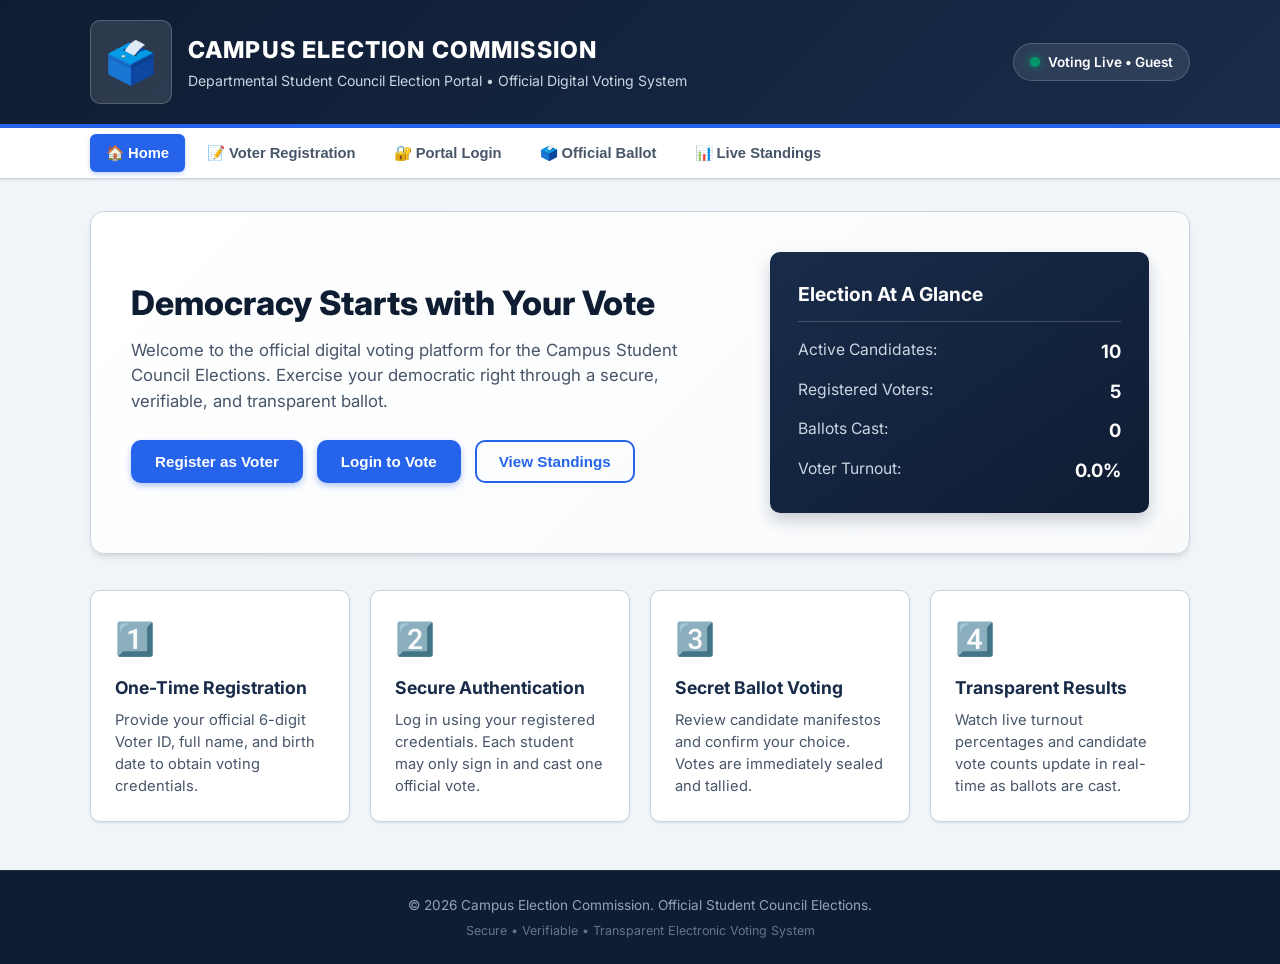
==== web/index.html @ ca47123d "Initial commit: Online Voting System (Phases 1, 2, and 3)" ====
<!DOCTYPE html>
<html lang="en">
<head>
  <meta charset="UTF-8" />
  <meta name="viewport" content="width=device-width, initial-scale=1.0" />
  <title>Campus Election Commission | Online Voting System</title>
  <link rel="stylesheet" href="style.css" />
  <!-- Google Fonts for crisp human typography -->
  <link rel="preconnect" href="https://fonts.googleapis.com" />
  <link rel="preconnect" href="https://fonts.gstatic.com" crossorigin />
  <link href="https://fonts.googleapis.com/css2?family=Inter:wght@400;500;600;700;800&display=swap" rel="stylesheet" />
</head>
<body>
  <!-- Top Official Header -->
  <header class="official-header">
    <div class="header-inner container">
      <div class="branding">
        <div class="seal-icon">🗳️</div>
        <div>
          <h1 class="portal-title">CAMPUS ELECTION COMMISSION</h1>
          <p class="portal-subtitle">Departmental Student Council Election Portal &bull; Official Digital Voting System</p>
        </div>
      </div>
      <div class="session-badge" id="sessionBadge">
        <span class="status-indicator live"></span>
        <span id="sessionStatusText">Voting Live &bull; Guest</span>
      </div>
    </div>
  </header>

  <!-- Navigation Bar -->
  <nav class="main-nav">
    <div class="nav-inner container">
      <ul class="nav-links">
        <li><button class="nav-btn active" data-target="homeView">🏠 Home</button></li>
        <li><button class="nav-btn" data-target="registerView" id="navRegisterBtn">📝 Voter Registration</button></li>
        <li><button class="nav-btn" data-target="loginView" id="navLoginBtn">🔐 Portal Login</button></li>
        <li><button class="nav-btn" data-target="ballotView" id="navBallotBtn">🗳️ Official Ballot</button></li>
        <li><button class="nav-btn" data-target="resultsView" id="navResultsBtn">📊 Live Standings</button></li>
        <li><button class="nav-btn admin-only" data-target="adminView" id="navAdminBtn" style="display:none;">⚙️ Admin Console</button></li>
      </ul>
      <div class="nav-actions">
        <button id="logoutBtn" class="btn-logout" style="display: none;">Logout</button>
      </div>
    </div>
  </nav>

  <!-- Main Content Container -->
  <main class="main-content container">

    <!-- Global Alert Banner -->
    <div id="globalNotification" class="alert-box" style="display: none;"></div>

    <!-- 1. HOME VIEW -->
    <section id="homeView" class="view-panel active">
      <div class="hero-banner">
        <div class="hero-text">
          <h2>Democracy Starts with Your Vote</h2>
          <p>Welcome to the official digital voting platform for the Campus Student Council Elections. Exercise your democratic right through a secure, verifiable, and transparent ballot.</p>
          <div class="hero-cta">
            <button class="btn-primary" onclick="switchView('registerView')">Register as Voter</button>
            <button class="btn-primary" onclick="switchView('loginView')">Login to Vote</button>
            <button class="btn-outline" onclick="switchView('resultsView')">View Standings</button>
          </div>
        </div>
        <div class="hero-card">
          <h3>Election At A Glance</h3>
          <ul class="stat-list">
            <li><span class="stat-label">Active Candidates:</span> <strong id="statCandidateCount">10</strong></li>
            <li><span class="stat-label">Registered Voters:</span> <strong id="statVoterCount">0</strong></li>
            <li><span class="stat-label">Ballots Cast:</span> <strong id="statBallotCount">0</strong></li>
            <li><span class="stat-label">Voter Turnout:</span> <strong id="statTurnout">0.0%</strong></li>
          </ul>
        </div>
      </div>

      <div class="guidelines-grid">
        <div class="guide-card">
          <div class="guide-icon">1️⃣</div>
          <h4>One-Time Registration</h4>
          <p>Provide your official 6-digit Voter ID, full name, and birth date to obtain voting credentials.</p>
        </div>
        <div class="guide-card">
          <div class="guide-icon">2️⃣</div>
          <h4>Secure Authentication</h4>
          <p>Log in using your registered credentials. Each student may only sign in and cast one official vote.</p>
        </div>
        <div class="guide-card">
          <div class="guide-icon">3️⃣</div>
          <h4>Secret Ballot Voting</h4>
          <p>Review candidate manifestos and confirm your choice. Votes are immediately sealed and tallied.</p>
        </div>
        <div class="guide-card">
          <div class="guide-icon">4️⃣</div>
          <h4>Transparent Results</h4>
          <p>Watch live turnout percentages and candidate vote counts update in real-time as ballots are cast.</p>
        </div>
      </div>
    </section>

    <!-- 2. REGISTRATION VIEW -->
    <section id="registerView" class="view-panel">
      <div class="form-container">
        <div class="form-header">
          <h2>Voter Registration Form</h2>
          <p>Please enter your academic details to enroll in the digital electoral roll.</p>
        </div>

        <form id="voterRegistrationForm" novalidate>
          <div class="form-group">
            <label for="regFullName">Full Legal Name <span class="required">*</span></label>
            <input type="text" id="regFullName" name="fullName" placeholder="e.g. Rahul Sharma" required />
            <small class="field-hint">Must match your college student ID card.</small>
          </div>

          <div class="form-group">
            <label for="regVoterId">Voter ID (Strict 6 Digits) <span class="required">*</span></label>
            <input 
              type="text" 
              id="regVoterId" 
              name="voterId" 
              placeholder="e.g. 101001" 
              maxlength="6" 
              inputmode="numeric" 
              autocomplete="off"
              required 
            />
            <small class="field-hint">Only numbers allowed (0-9). Exactly 6 digits. Alphabets and symbols are blocked.</small>
          </div>

          <div class="form-group">
            <label for="regDob">Date of Birth <span class="required">*</span></label>
            <input type="date" id="regDob" name="dob" required />
            <small class="field-hint">Select your birth date from the interactive calendar.</small>
          </div>

          <div class="form-group">
            <label for="regPassword">Account Password <span class="required">*</span></label>
            <input type="password" id="regPassword" name="password" placeholder="Choose a secure password" minlength="4" required />
            <small class="field-hint">Minimum 4 characters.</small>
          </div>

          <div class="form-group">
            <label for="regConfirmPassword">Confirm Password <span class="required">*</span></label>
            <input type="password" id="regConfirmPassword" name="confirmPassword" placeholder="Re-enter password" required />
          </div>

          <div class="form-actions">
            <button type="submit" class="btn-primary btn-block" id="btnSubmitRegistration">Complete Registration</button>
          </div>
        </form>

        <div class="form-footer">
          <p>Already registered? <a href="#" onclick="switchView('loginView')">Sign in here to vote</a>.</p>
        </div>
      </div>
    </section>

    <!-- 3. LOGIN VIEW -->
    <section id="loginView" class="view-panel">
      <div class="form-container">
        <div class="form-header">
          <h2>Secure Portal Login</h2>
          <p>Access your voting ballot or administrative management console.</p>
        </div>

        <form id="portalLoginForm" novalidate>
          <div class="form-group">
            <label for="loginRole">Account Type <span class="required">*</span></label>
            <select id="loginRole" name="role">
              <option value="voter" selected>Voter / Student</option>
              <option value="admin">Election Administrator</option>
            </select>
          </div>

          <div class="form-group">
            <label for="loginUserId" id="loginUserIdLabel">Voter ID (6 Digits) <span class="required">*</span></label>
            <input 
              type="text" 
              id="loginUserId" 
              name="userId" 
              placeholder="Enter your 6-digit Voter ID" 
              required 
            />
            <small class="field-hint" id="loginUserIdHint">Enter the 6-digit numeric ID generated during registration.</small>
          </div>

          <div class="form-group">
            <label for="loginPassword">Password <span class="required">*</span></label>
            <input type="password" id="loginPassword" name="password" placeholder="Enter your password" required />
          </div>

          <div class="form-actions">
            <button type="submit" class="btn-primary btn-block" id="btnSubmitLogin">Sign In & Proceed</button>
          </div>
        </form>

        <div class="form-footer">
          <p>Need a voting account? <a href="#" onclick="switchView('registerView')">Register as a new voter</a>.</p>
        </div>
      </div>
    </section>

    <!-- 4. OFFICIAL BALLOT VIEW -->
    <section id="ballotView" class="view-panel">
      <div class="ballot-header">
        <div>
          <h2>Official Election Ballot Paper</h2>
          <p>Select your preferred candidate and click <strong>Vote</strong> to cast your sealed ballot.</p>
        </div>
        <div class="voter-status-card" id="ballotVoterStatus">
          <span>Voter Status:</span> <strong id="ballotStatusBadge" class="badge badge-warning">Not Signed In</strong>
        </div>
      </div>

      <!-- Voted Already Warning Banner -->
      <div id="alreadyVotedBanner" class="alert-box alert-success" style="display: none;">
        <strong>Notice:</strong> Your vote has already been successfully recorded in the ballot box. Under election bylaws, you cannot vote more than once.
      </div>

      <div class="candidate-grid" id="candidateListContainer">
        <!-- Rendered dynamically by app.js -->
      </div>
    </section>

    <!-- 5. LIVE RESULTS VIEW -->
    <section id="resultsView" class="view-panel">
      <div class="results-header">
        <div>
          <h2>Live Election Standings & Analytics</h2>
          <p>Real-time calculation of votes cast, candidate shares, and leading contender.</p>
        </div>
        <button class="btn-secondary" onclick="renderLiveResults()">🔄 Refresh Standings</button>
      </div>

      <div class="results-summary-row">
        <div class="metric-card">
          <div class="metric-value" id="summaryTotalVotes">0</div>
          <div class="metric-label">Total Votes Cast</div>
        </div>
        <div class="metric-card">
          <div class="metric-value" id="summaryRegisteredVoters">0</div>
          <div class="metric-label">Registered Electorate</div>
        </div>
        <div class="metric-card">
          <div class="metric-value" id="summaryTurnoutRate">0.0%</div>
          <div class="metric-label">Voter Turnout</div>
        </div>
        <div class="metric-card leader-card">
          <div class="metric-value highlight" id="summaryLeaderName">None</div>
          <div class="metric-label">Current Leader</div>
        </div>
      </div>

      <div class="results-table-container">
        <table class="results-table">
          <thead>
            <tr>
              <th>Candidate</th>
              <th>Affiliation / Party</th>
              <th>Votes Received</th>
              <th>Vote Percentage</th>
              <th>Standing</th>
            </tr>
          </thead>
          <tbody id="resultsTableBody">
            <!-- Populated via JavaScript -->
          </tbody>
        </table>
      </div>
    </section>

    <!-- 6. ADMIN CONSOLE VIEW -->
    <section id="adminView" class="view-panel">
      <div class="admin-header">
        <div>
          <h2>Election Commission Administration</h2>
          <p>Manage candidate nominations, inspect voter participation, and oversee election operations.</p>
        </div>
        <div class="admin-badge">Officer Mode</div>
      </div>

      <div class="admin-grid">
        <!-- Candidate Nomination Form -->
        <div class="admin-card">
          <h3>Nominate New Candidate</h3>
          <p class="card-caption">Add an approved student candidate to the official ballot paper.</p>
          <form id="addCandidateForm">
            <div class="form-group">
              <label for="newCandidateName">Candidate Full Name <span class="required">*</span></label>
              <input type="text" id="newCandidateName" placeholder="e.g. Priya Nair" required />
            </div>
            <div class="form-group">
              <label for="newCandidateParty">Party / Council Slate <span class="required">*</span></label>
              <input type="text" id="newCandidateParty" placeholder="e.g. Tech Pioneers / Council" required />
            </div>
            <div class="form-group">
              <label for="newCandidateSymbol">Election Symbol Emoji <span class="required">*</span></label>
              <input type="text" id="newCandidateSymbol" placeholder="e.g. 🚀, 📚, ⚡" maxlength="2" required />
            </div>
            <button type="submit" class="btn-primary btn-block">Add to Official Ballot</button>
          </form>
        </div>

        <!-- System Controls -->
        <div class="admin-card">
          <h3>Electoral Registry Controls</h3>
          <p class="card-caption">Perform administrative maintenance on votes and candidate slates.</p>
          <div class="admin-actions">
            <button class="btn-secondary btn-block" onclick="exportDataAsJSON()">📥 Export Complete Election Data (JSON)</button>
            <button class="btn-danger btn-block" onclick="resetElectionVotes()">⚠️ Reset All Ballot Tallies</button>
          </div>
          <div class="admin-notice">
            <p><strong>Administrative Notice:</strong> Official control panel for managing candidate nominees and overseeing ballot integrity.</p>
          </div>
        </div>
      </div>

      <!-- Voter Audit Table -->
      <div class="voter-audit-card">
        <h3>Voter Roster & Participation Audit</h3>
        <p class="card-caption">Inspect voter registration status and whether a ballot has been cast (voter anonymity preserved: vote choice is secret).</p>
        <div class="table-responsive">
          <table class="results-table">
            <thead>
              <tr>
                <th>Voter ID</th>
                <th>Full Name</th>
                <th>Date of Birth</th>
                <th>Ballot Status</th>
                <th>Actions</th>
              </tr>
            </thead>
            <tbody id="adminVoterTableBody">
              <!-- Rendered via JS -->
            </tbody>
          </table>
        </div>
      </div>
    </section>

  </main>

  <!-- CONFIRM VOTE MODAL -->
  <div id="voteConfirmModal" class="modal-overlay" style="display: none;">
    <div class="modal-box">
      <div class="modal-header">
        <h3>Confirm Your Vote</h3>
        <button class="close-modal-btn" onclick="closeConfirmModal()">&times;</button>
      </div>
      <div class="modal-body">
        <p>You are about to cast your official and final vote for:</p>
        <div class="candidate-summary-badge" id="modalCandidateBadge">
          <span class="badge-symbol" id="modalCandidateSymbol">🗳️</span>
          <div>
            <h4 id="modalCandidateName">Candidate Name</h4>
            <p id="modalCandidateParty">Affiliation / Party</p>
          </div>
        </div>
        <p class="warning-text">⚠️ <strong>Important:</strong> Under election guidelines, your vote cannot be changed or recalled once submitted.</p>
      </div>
      <div class="modal-footer">
        <button class="btn-secondary" onclick="closeConfirmModal()">Go Back</button>
        <button class="btn-primary" id="btnConfirmVoteAction">Yes, Cast My Vote</button>
      </div>
    </div>
  </div>

  <!-- Footer -->
  <footer class="official-footer">
    <div class="container footer-content">
      <p>&copy; 2026 Campus Election Commission. Official Student Council Elections.</p>
      <p class="footer-subtext">Secure &bull; Verifiable &bull; Transparent Electronic Voting System</p>
    </div>
  </footer>

  <script src="app.js"></script>
</body>
</html>
---- web/style.css ----
/* ==========================================================================
   Campus Election Commission - Online Voting System Web Portal
   Theme: College Electoral Commission (Navy, Royal Blue, Emerald Green)
   Author: MCA Academic Student Project (Phase 3)
   ========================================================================== */

:root {
  --primary-navy: #182b49;
  --primary-navy-dark: #0f1d33;
  --accent-blue: #2563eb;
  --accent-blue-hover: #1d4ed8;
  --accent-blue-light: #eff6ff;
  --success-green: #059669;
  --success-green-hover: #047857;
  --success-green-light: #ecfdf5;
  --danger-red: #dc2626;
  --danger-red-hover: #b91c1c;
  --warning-amber: #d97706;
  
  --bg-slate: #f1f5f9;
  --surface-white: #ffffff;
  --border-color: #cbd5e1;
  --border-focus: #2563eb;
  
  --text-main: #0f172a;
  --text-muted: #475569;
  --text-light: #94a3b8;
  
  --font-family: 'Inter', -apple-system, BlinkMacSystemFont, "Segoe UI", Roboto, sans-serif;
  --radius-sm: 6px;
  --radius-md: 10px;
  --radius-lg: 14px;
  --shadow-subtle: 0 1px 3px rgba(0, 0, 0, 0.08), 0 1px 2px rgba(0, 0, 0, 0.04);
  --shadow-card: 0 4px 6px -1px rgba(0, 0, 0, 0.1), 0 2px 4px -2px rgba(0, 0, 0, 0.06);
  --shadow-hover: 0 10px 15px -3px rgba(0, 0, 0, 0.12), 0 4px 6px -4px rgba(0, 0, 0, 0.08);
}

/* Base Reset & Typography */
* {
  box-sizing: border-box;
  margin: 0;
  padding: 0;
}

body {
  font-family: var(--font-family);
  background-color: var(--bg-slate);
  color: var(--text-main);
  line-height: 1.5;
  min-height: 100vh;
  display: flex;
  flex-direction: column;
}

.container {
  width: 100%;
  max-width: 1140px;
  margin: 0 auto;
  padding: 0 20px;
}

/* --------------------------------------------------------------------------
   Header
   -------------------------------------------------------------------------- */
.official-header {
  background: linear-gradient(135deg, var(--primary-navy-dark) 0%, var(--primary-navy) 100%);
  color: #ffffff;
  padding: 20px 0;
  border-bottom: 4px solid var(--accent-blue);
  box-shadow: 0 4px 12px rgba(15, 29, 51, 0.25);
}

.header-inner {
  display: flex;
  align-items: center;
  justify-content: space-between;
  flex-wrap: wrap;
  gap: 16px;
}

.branding {
  display: flex;
  align-items: center;
  gap: 16px;
}

.seal-icon {
  font-size: 2.6rem;
  background: rgba(255, 255, 255, 0.12);
  padding: 10px 14px;
  border-radius: var(--radius-md);
  border: 1px solid rgba(255, 255, 255, 0.2);
}

.portal-title {
  font-size: 1.45rem;
  font-weight: 800;
  letter-spacing: 0.05em;
  color: #ffffff;
}

.portal-subtitle {
  font-size: 0.88rem;
  color: #cbd5e1;
  margin-top: 2px;
}

.session-badge {
  display: flex;
  align-items: center;
  gap: 8px;
  background: rgba(255, 255, 255, 0.1);
  padding: 8px 16px;
  border-radius: 9999px;
  font-size: 0.85rem;
  font-weight: 600;
  border: 1px solid rgba(255, 255, 255, 0.18);
}

.status-indicator {
  width: 10px;
  height: 10px;
  border-radius: 50%;
  background: var(--success-green);
  box-shadow: 0 0 8px var(--success-green);
}

/* --------------------------------------------------------------------------
   Navigation Bar
   -------------------------------------------------------------------------- */
.main-nav {
  background-color: var(--surface-white);
  border-bottom: 1px solid var(--border-color);
  box-shadow: var(--shadow-subtle);
  position: sticky;
  top: 0;
  z-index: 50;
}

.nav-inner {
  display: flex;
  align-items: center;
  justify-content: space-between;
  padding-top: 6px;
  padding-bottom: 6px;
  flex-wrap: wrap;
  gap: 10px;
}

.nav-links {
  display: flex;
  list-style: none;
  gap: 6px;
  flex-wrap: wrap;
}

.nav-btn {
  background: none;
  border: none;
  padding: 10px 16px;
  font-size: 0.92rem;
  font-weight: 600;
  color: var(--text-muted);
  border-radius: var(--radius-sm);
  cursor: pointer;
  transition: all 0.2s ease;
  display: inline-flex;
  align-items: center;
  gap: 6px;
}

.nav-btn:hover {
  background-color: var(--accent-blue-light);
  color: var(--accent-blue);
}

.nav-btn.active {
  background-color: var(--accent-blue);
  color: #ffffff !important;
  box-shadow: 0 2px 4px rgba(37, 99, 235, 0.3);
}

.nav-actions {
  display: flex;
  align-items: center;
  gap: 10px;
}

.btn-secondary-action {
  background: #f8fafc;
  border: 1px solid var(--border-color);
  color: var(--text-main);
  padding: 8px 14px;
  border-radius: var(--radius-sm);
  font-size: 0.85rem;
  font-weight: 600;
  cursor: pointer;
  transition: background 0.2s;
}

.btn-secondary-action:hover {
  background: #e2e8f0;
}

.btn-logout {
  background-color: var(--danger-red);
  color: #ffffff;
  border: none;
  padding: 8px 16px;
  border-radius: var(--radius-sm);
  font-weight: 600;
  font-size: 0.85rem;
  cursor: pointer;
}

.btn-logout:hover {
  background-color: var(--danger-red-hover);
}

/* --------------------------------------------------------------------------
   Buttons - Explicit, High Contrast, Prominent
   -------------------------------------------------------------------------- */
.btn-primary {
  background-color: var(--accent-blue);
  color: #ffffff !important;
  font-weight: 700;
  font-size: 0.95rem;
  padding: 12px 24px;
  border: none;
  border-radius: var(--radius-md);
  cursor: pointer;
  box-shadow: 0 3px 6px rgba(37, 99, 235, 0.35);
  transition: all 0.2s ease;
  display: inline-flex;
  align-items: center;
  justify-content: center;
  text-decoration: none;
}

.btn-primary:hover {
  background-color: var(--accent-blue-hover);
  box-shadow: 0 6px 12px rgba(37, 99, 235, 0.45);
  transform: translateY(-1px);
}

.btn-primary:active {
  transform: translateY(0);
}

.btn-secondary {
  background-color: #e2e8f0;
  color: var(--text-main);
  font-weight: 600;
  font-size: 0.95rem;
  padding: 12px 22px;
  border: 1px solid var(--border-color);
  border-radius: var(--radius-md);
  cursor: pointer;
  transition: background 0.2s;
}

.btn-secondary:hover {
  background-color: #cbd5e1;
}

.btn-outline {
  background-color: transparent;
  color: var(--accent-blue);
  font-weight: 700;
  font-size: 0.95rem;
  padding: 11px 22px;
  border: 2px solid var(--accent-blue);
  border-radius: var(--radius-md);
  cursor: pointer;
  transition: all 0.2s;
}

.btn-outline:hover {
  background-color: var(--accent-blue-light);
}

.btn-danger {
  background-color: var(--danger-red);
  color: #ffffff !important;
  font-weight: 700;
  font-size: 0.95rem;
  padding: 12px 22px;
  border: none;
  border-radius: var(--radius-md);
  cursor: pointer;
  transition: background 0.2s;
}

.btn-danger:hover {
  background-color: var(--danger-red-hover);
}

.btn-vote {
  background-color: var(--success-green);
  color: #ffffff !important;
  font-weight: 700;
  font-size: 1rem;
  padding: 12px 20px;
  border: none;
  border-radius: var(--radius-md);
  cursor: pointer;
  box-shadow: 0 3px 6px rgba(5, 150, 105, 0.35);
  transition: all 0.2s;
  width: 100%;
}

.btn-vote:hover {
  background-color: var(--success-green-hover);
  box-shadow: 0 6px 12px rgba(5, 150, 105, 0.45);
}

.btn-vote:disabled {
  background-color: #94a3b8;
  box-shadow: none;
  cursor: not-allowed;
}

.btn-block {
  width: 100%;
}

/* --------------------------------------------------------------------------
   Main Content Layout & Views
   -------------------------------------------------------------------------- */
.main-content {
  flex: 1;
  padding-top: 32px;
  padding-bottom: 48px;
}

.view-panel {
  display: none;
}

.view-panel.active {
  display: block;
  animation: fadeIn 0.25s ease-in-out;
}

@keyframes fadeIn {
  from { opacity: 0; transform: translateY(6px); }
  to { opacity: 1; transform: translateY(0); }
}

/* --------------------------------------------------------------------------
   Alerts & Notifications
   -------------------------------------------------------------------------- */
.alert-box {
  padding: 14px 20px;
  border-radius: var(--radius-md);
  margin-bottom: 24px;
  font-size: 0.95rem;
  font-weight: 500;
  display: flex;
  align-items: center;
  gap: 12px;
  border: 1px solid transparent;
}

.alert-success {
  background-color: var(--success-green-light);
  color: #065f46;
  border-color: #a7f3d0;
}

.alert-error {
  background-color: #fef2f2;
  color: #991b1b;
  border-color: #fecaca;
}

.alert-info {
  background-color: var(--accent-blue-light);
  color: #1e40af;
  border-color: #bfdbfe;
}

/* --------------------------------------------------------------------------
   Hero Section & Home View
   -------------------------------------------------------------------------- */
.hero-banner {
  background: linear-gradient(135deg, #ffffff 0%, #f8fafc 100%);
  border-radius: var(--radius-lg);
  padding: 40px;
  border: 1px solid var(--border-color);
  box-shadow: var(--shadow-card);
  display: grid;
  grid-template-columns: 1.6fr 1fr;
  gap: 32px;
  align-items: center;
  margin-bottom: 36px;
}

.hero-text h2 {
  font-size: 2.1rem;
  font-weight: 800;
  color: var(--primary-navy-dark);
  line-height: 1.25;
  margin-bottom: 14px;
}

.hero-text p {
  color: var(--text-muted);
  font-size: 1.05rem;
  margin-bottom: 26px;
}

.hero-cta {
  display: flex;
  gap: 14px;
  flex-wrap: wrap;
}

.hero-card {
  background: linear-gradient(145deg, var(--primary-navy) 0%, var(--primary-navy-dark) 100%);
  color: #ffffff;
  padding: 28px;
  border-radius: var(--radius-md);
  box-shadow: 0 8px 16px rgba(15, 29, 51, 0.2);
}

.hero-card h3 {
  font-size: 1.2rem;
  border-bottom: 1px solid rgba(255, 255, 255, 0.2);
  padding-bottom: 12px;
  margin-bottom: 16px;
}

.stat-list {
  list-style: none;
  display: flex;
  flex-direction: column;
  gap: 12px;
}

.stat-list li {
  display: flex;
  justify-content: space-between;
  font-size: 0.98rem;
}

.stat-label {
  color: #cbd5e1;
}

.stat-list strong {
  font-size: 1.15rem;
  color: #ffffff;
}

.guidelines-grid {
  display: grid;
  grid-template-columns: repeat(auto-fit, minmax(240px, 1fr));
  gap: 20px;
}

.guide-card {
  background: var(--surface-white);
  padding: 24px;
  border-radius: var(--radius-md);
  border: 1px solid var(--border-color);
  box-shadow: var(--shadow-subtle);
  transition: transform 0.2s, box-shadow 0.2s;
}

.guide-card:hover {
  transform: translateY(-3px);
  box-shadow: var(--shadow-hover);
}

.guide-icon {
  font-size: 2rem;
  margin-bottom: 12px;
}

.guide-card h4 {
  font-size: 1.1rem;
  font-weight: 700;
  color: var(--primary-navy);
  margin-bottom: 8px;
}

.guide-card p {
  color: var(--text-muted);
  font-size: 0.92rem;
  line-height: 1.5;
}

/* --------------------------------------------------------------------------
   Form Containers (Registration & Login)
   -------------------------------------------------------------------------- */
.form-container {
  max-width: 520px;
  margin: 0 auto;
  background: var(--surface-white);
  padding: 36px 40px;
  border-radius: var(--radius-lg);
  border: 1px solid var(--border-color);
  box-shadow: var(--shadow-card);
}

.form-header {
  text-align: center;
  margin-bottom: 28px;
}

.form-header h2 {
  font-size: 1.7rem;
  font-weight: 800;
  color: var(--primary-navy);
  margin-bottom: 6px;
}

.form-header p {
  color: var(--text-muted);
  font-size: 0.92rem;
}

.form-group {
  margin-bottom: 20px;
}

.form-group label {
  display: block;
  font-size: 0.9rem;
  font-weight: 600;
  color: var(--text-main);
  margin-bottom: 6px;
}

.required {
  color: var(--danger-red);
}

.form-group input,
.form-group select {
  width: 100%;
  padding: 12px 14px;
  font-size: 0.98rem;
  font-family: inherit;
  border: 1.5px solid var(--border-color);
  border-radius: var(--radius-sm);
  background-color: #ffffff;
  color: var(--text-main);
  transition: border-color 0.2s, box-shadow 0.2s;
}

.form-group input:focus,
.form-group select:focus {
  outline: none;
  border-color: var(--border-focus);
  box-shadow: 0 0 0 3px rgba(37, 99, 235, 0.18);
}

.field-hint {
  display: block;
  font-size: 0.8rem;
  color: var(--text-muted);
  margin-top: 5px;
}

.form-actions {
  margin-top: 26px;
}

.form-footer {
  text-align: center;
  margin-top: 22px;
  font-size: 0.9rem;
  color: var(--text-muted);
}

.form-footer a {
  color: var(--accent-blue);
  text-decoration: none;
  font-weight: 600;
}

.form-footer a:hover {
  text-decoration: underline;
}

/* --------------------------------------------------------------------------
   Official Ballot View
   -------------------------------------------------------------------------- */
.ballot-header {
  display: flex;
  justify-content: space-between;
  align-items: center;
  flex-wrap: wrap;
  gap: 16px;
  margin-bottom: 24px;
}

.ballot-header h2 {
  font-size: 1.8rem;
  font-weight: 800;
  color: var(--primary-navy);
}

.ballot-header p {
  color: var(--text-muted);
  font-size: 0.95rem;
}

.voter-status-card {
  background: var(--surface-white);
  padding: 10px 18px;
  border-radius: var(--radius-md);
  border: 1px solid var(--border-color);
  font-size: 0.9rem;
  display: flex;
  align-items: center;
  gap: 8px;
}

.badge {
  display: inline-block;
  padding: 4px 10px;
  border-radius: 9999px;
  font-size: 0.8rem;
  font-weight: 700;
}

.badge-warning {
  background-color: #fef3c7;
  color: #92400e;
}

.badge-success {
  background-color: #d1fae5;
  color: #065f46;
}

.badge-danger {
  background-color: #fee2e2;
  color: #991b1b;
}

.candidate-grid {
  display: grid;
  grid-template-columns: repeat(auto-fill, minmax(320px, 1fr));
  gap: 24px;
}

.candidate-card {
  background: var(--surface-white);
  border-radius: var(--radius-lg);
  border: 1.5px solid var(--border-color);
  box-shadow: var(--shadow-card);
  padding: 24px;
  display: flex;
  flex-direction: column;
  justify-content: space-between;
  transition: transform 0.2s, box-shadow 0.2s;
}

.candidate-card:hover {
  transform: translateY(-4px);
  box-shadow: var(--shadow-hover);
  border-color: #93c5fd;
}

.candidate-header {
  display: flex;
  align-items: center;
  gap: 16px;
  margin-bottom: 16px;
}

.candidate-symbol-box {
  width: 60px;
  height: 60px;
  border-radius: var(--radius-md);
  background: var(--accent-blue-light);
  display: flex;
  align-items: center;
  justify-content: center;
  font-size: 2rem;
  border: 1px solid #bfdbfe;
}

.candidate-info h3 {
  font-size: 1.25rem;
  font-weight: 700;
  color: var(--primary-navy);
}

.candidate-party {
  font-size: 0.88rem;
  color: var(--accent-blue);
  font-weight: 600;
}

.candidate-manifesto {
  color: var(--text-muted);
  font-size: 0.92rem;
  margin-bottom: 22px;
  line-height: 1.45;
  flex: 1;
}

/* --------------------------------------------------------------------------
   Live Results & Analytics View
   -------------------------------------------------------------------------- */
.results-header {
  display: flex;
  justify-content: space-between;
  align-items: center;
  flex-wrap: wrap;
  gap: 16px;
  margin-bottom: 24px;
}

.results-header h2 {
  font-size: 1.8rem;
  font-weight: 800;
  color: var(--primary-navy);
}

.results-header p {
  color: var(--text-muted);
}

.results-summary-row {
  display: grid;
  grid-template-columns: repeat(auto-fit, minmax(200px, 1fr));
  gap: 20px;
  margin-bottom: 30px;
}

.metric-card {
  background: var(--surface-white);
  padding: 22px;
  border-radius: var(--radius-md);
  border: 1px solid var(--border-color);
  box-shadow: var(--shadow-subtle);
  text-align: center;
}

.metric-card.leader-card {
  border-color: #93c5fd;
  background: linear-gradient(145deg, #ffffff 0%, #eff6ff 100%);
}

.metric-value {
  font-size: 2.2rem;
  font-weight: 800;
  color: var(--primary-navy);
  margin-bottom: 4px;
}

.metric-value.highlight {
  color: var(--accent-blue);
}

.metric-label {
  font-size: 0.85rem;
  font-weight: 600;
  color: var(--text-muted);
  text-transform: uppercase;
  letter-spacing: 0.05em;
}

.results-table-container {
  background: var(--surface-white);
  border-radius: var(--radius-lg);
  border: 1px solid var(--border-color);
  box-shadow: var(--shadow-card);
  overflow: hidden;
}

.results-table {
  width: 100%;
  border-collapse: collapse;
  text-align: left;
}

.results-table th {
  background: #f8fafc;
  color: var(--text-muted);
  font-weight: 700;
  font-size: 0.85rem;
  text-transform: uppercase;
  letter-spacing: 0.05em;
  padding: 16px 20px;
  border-bottom: 1.5px solid var(--border-color);
}

.results-table td {
  padding: 16px 20px;
  border-bottom: 1px solid var(--border-color);
  font-size: 0.95rem;
  vertical-align: middle;
}

.results-table tr:last-child td {
  border-bottom: none;
}

.progress-track {
  width: 100%;
  background: #e2e8f0;
  height: 12px;
  border-radius: 9999px;
  overflow: hidden;
  margin-top: 6px;
}

.progress-bar {
  background: linear-gradient(90deg, var(--accent-blue) 0%, #3b82f6 100%);
  height: 100%;
  border-radius: 9999px;
  transition: width 0.5s ease;
}

.progress-bar.leader-bar {
  background: linear-gradient(90deg, var(--success-green) 0%, #10b981 100%);
}

/* --------------------------------------------------------------------------
   Admin Console
   -------------------------------------------------------------------------- */
.admin-header {
  display: flex;
  justify-content: space-between;
  align-items: center;
  margin-bottom: 28px;
}

.admin-header h2 {
  font-size: 1.8rem;
  font-weight: 800;
  color: var(--primary-navy);
}

.admin-badge {
  background: var(--primary-navy);
  color: #ffffff;
  padding: 6px 14px;
  border-radius: var(--radius-sm);
  font-size: 0.82rem;
  font-weight: 700;
  letter-spacing: 0.05em;
  text-transform: uppercase;
}

.admin-grid {
  display: grid;
  grid-template-columns: repeat(auto-fit, minmax(360px, 1fr));
  gap: 24px;
  margin-bottom: 32px;
}

.admin-card {
  background: var(--surface-white);
  padding: 28px;
  border-radius: var(--radius-lg);
  border: 1px solid var(--border-color);
  box-shadow: var(--shadow-card);
}

.admin-card h3 {
  font-size: 1.3rem;
  color: var(--primary-navy);
  margin-bottom: 4px;
}

.card-caption {
  font-size: 0.88rem;
  color: var(--text-muted);
  margin-bottom: 20px;
}

.admin-actions {
  display: flex;
  flex-direction: column;
  gap: 12px;
  margin-bottom: 16px;
}

.admin-notice {
  background: #f8fafc;
  padding: 12px;
  border-radius: var(--radius-sm);
  font-size: 0.82rem;
  color: var(--text-muted);
  border-left: 3px solid var(--accent-blue);
}

.voter-audit-card {
  background: var(--surface-white);
  padding: 28px;
  border-radius: var(--radius-lg);
  border: 1px solid var(--border-color);
  box-shadow: var(--shadow-card);
}

.table-responsive {
  overflow-x: auto;
}

/* --------------------------------------------------------------------------
   Modals
   -------------------------------------------------------------------------- */
.modal-overlay {
  position: fixed;
  top: 0;
  left: 0;
  right: 0;
  bottom: 0;
  background: rgba(15, 23, 42, 0.65);
  backdrop-filter: blur(4px);
  display: flex;
  align-items: center;
  justify-content: center;
  z-index: 100;
  padding: 20px;
}

.modal-box {
  background: var(--surface-white);
  border-radius: var(--radius-lg);
  max-width: 480px;
  width: 100%;
  box-shadow: 0 20px 25px -5px rgba(0, 0, 0, 0.25);
  overflow: hidden;
  animation: modalPop 0.2s ease-out;
}

.modal-box.modal-wide {
  max-width: 720px;
}

@keyframes modalPop {
  from { transform: scale(0.95); opacity: 0; }
  to { transform: scale(1); opacity: 1; }
}

.modal-header {
  padding: 20px 24px;
  background: #f8fafc;
  border-bottom: 1px solid var(--border-color);
  display: flex;
  justify-content: space-between;
  align-items: center;
}

.modal-header h3 {
  font-size: 1.25rem;
  color: var(--primary-navy);
}

.modal-caption {
  font-size: 0.82rem;
  color: var(--text-muted);
  margin-top: 2px;
}

.close-modal-btn {
  background: none;
  border: none;
  font-size: 1.6rem;
  line-height: 1;
  color: var(--text-muted);
  cursor: pointer;
}

.close-modal-btn:hover {
  color: var(--text-main);
}

.modal-body {
  padding: 24px;
}

.candidate-summary-badge {
  display: flex;
  align-items: center;
  gap: 16px;
  background: var(--accent-blue-light);
  border: 1px solid #bfdbfe;
  padding: 16px;
  border-radius: var(--radius-md);
  margin: 16px 0;
}

.badge-symbol {
  font-size: 2.2rem;
}

.candidate-summary-badge h4 {
  font-size: 1.15rem;
  color: var(--primary-navy);
}

.warning-text {
  font-size: 0.88rem;
  color: var(--danger-red);
}

.modal-footer {
  padding: 16px 24px;
  background: #f8fafc;
  border-top: 1px solid var(--border-color);
  display: flex;
  justify-content: flex-end;
  gap: 12px;
}

/* JSON Tabs & Body */
.modal-tabs {
  display: flex;
  background: #f1f5f9;
  border-bottom: 1px solid var(--border-color);
  padding: 0 16px;
  gap: 4px;
  overflow-x: auto;
}

.tab-btn {
  background: none;
  border: none;
  padding: 10px 16px;
  font-size: 0.85rem;
  font-weight: 600;
  color: var(--text-muted);
  cursor: pointer;
  border-bottom: 2px solid transparent;
}

.tab-btn.active {
  color: var(--accent-blue);
  border-bottom-color: var(--accent-blue);
  background: var(--surface-white);
}

.json-viewer-body {
  max-height: 380px;
  overflow-y: auto;
  background: #0f172a;
  color: #38bdf8;
  font-family: "Consolas", "Monaco", "Courier New", monospace;
  font-size: 0.88rem;
  padding: 16px;
}

.json-viewer-body pre {
  margin: 0;
  white-space: pre-wrap;
  word-break: break-all;
}

/* --------------------------------------------------------------------------
   Footer
   -------------------------------------------------------------------------- */
.official-footer {
  background-color: var(--primary-navy-dark);
  color: #94a3b8;
  padding: 24px 0;
  border-top: 1px solid rgba(255, 255, 255, 0.1);
  text-align: center;
  font-size: 0.85rem;
}

.footer-content {
  display: flex;
  flex-direction: column;
  gap: 6px;
}

.footer-subtext {
  color: #64748b;
  font-size: 0.78rem;
}

/* --------------------------------------------------------------------------
   Responsive Breakpoints
   -------------------------------------------------------------------------- */
@media (max-width: 768px) {
  .hero-banner {
    grid-template-columns: 1fr;
    padding: 24px;
  }
  
  .header-inner {
    flex-direction: column;
    align-items: flex-start;
  }
  
  .session-badge {
    align-self: flex-start;
  }

  .nav-inner {
    flex-direction: column;
    align-items: stretch;
  }

  .nav-links {
    justify-content: flex-start;
    overflow-x: auto;
    padding-bottom: 6px;
  }
  
  .form-container {
    padding: 24px 20px;
  }
}
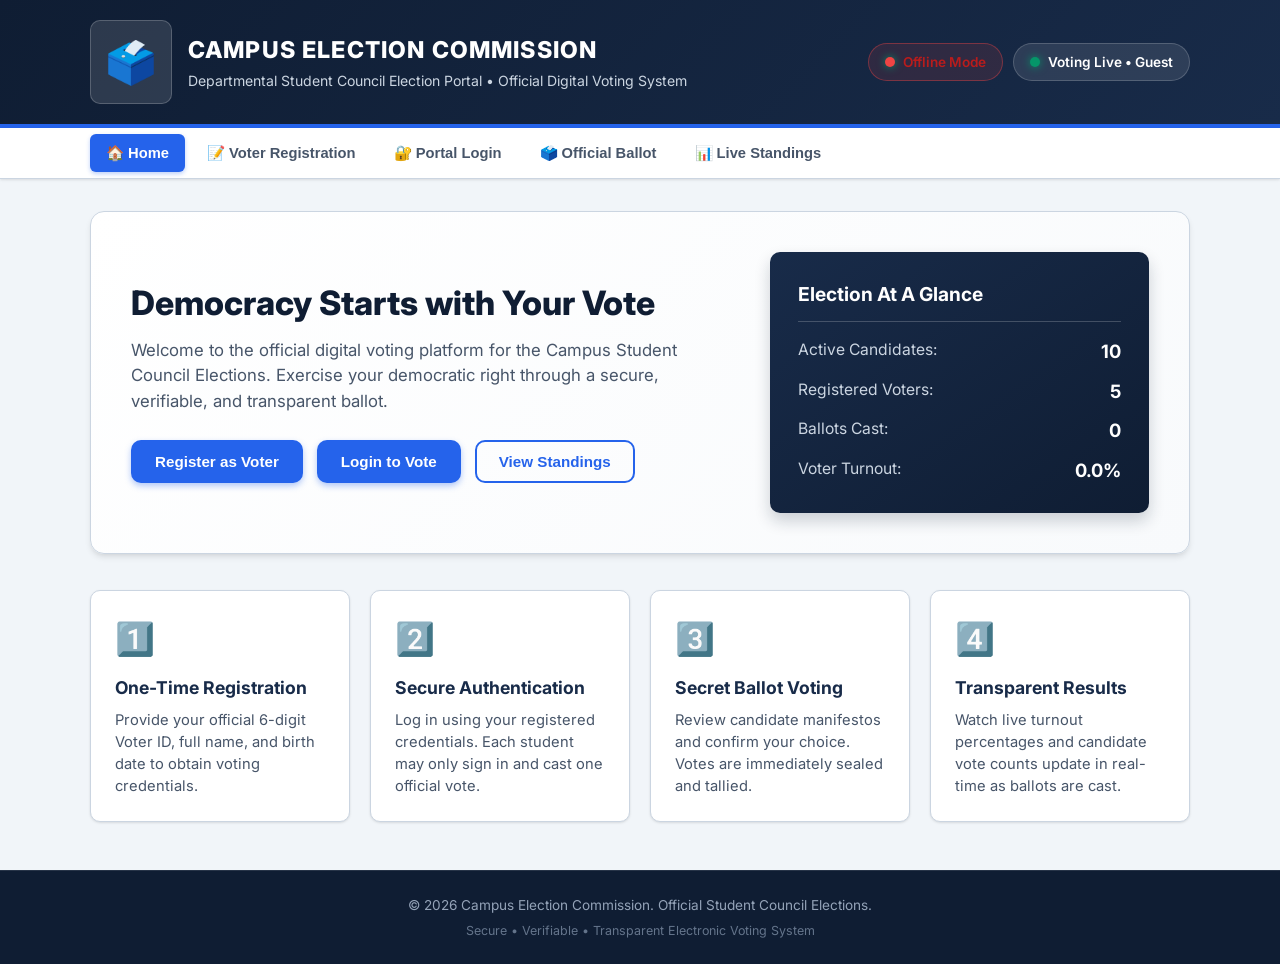
==== commit 81b059ab: "Enable real-time MySQL persistence for web portal and Java backend, 10 candidates with 0 votes, and " ====
--- a/web/index.html
+++ b/web/index.html
@@ -21,9 +21,15 @@
           <p class="portal-subtitle">Departmental Student Council Election Portal &bull; Official Digital Voting System</p>
         </div>
       </div>
-      <div class="session-badge" id="sessionBadge">
-        <span class="status-indicator live"></span>
-        <span id="sessionStatusText">Voting Live &bull; Guest</span>
+      <div style="display: flex; gap: 10px; align-items: center; flex-wrap: wrap;">
+        <div class="session-badge" id="dbStatusBadge" style="background: rgba(16, 185, 129, 0.12); border: 1px solid rgba(16, 185, 129, 0.4); color: #047857; font-weight: 600;">
+          <span class="status-indicator live" style="background-color: #10b981;"></span>
+          <span id="dbStatusText">MySQL Connected (voting_system)</span>
+        </div>
+        <div class="session-badge" id="sessionBadge">
+          <span class="status-indicator live"></span>
+          <span id="sessionStatusText">Voting Live &bull; Guest</span>
+        </div>
       </div>
     </div>
   </header>
@@ -53,6 +59,9 @@
 
     <!-- 1. HOME VIEW -->
     <section id="homeView" class="view-panel active">
+      <!-- User Welcome & Voting Status Banner -->
+      <div id="userWelcomeBanner" class="alert-box alert-success" style="display: none; margin-bottom: 24px;"></div>
+
       <div class="hero-banner">
         <div class="hero-text">
           <h2>Democracy Starts with Your Vote</h2>
@@ -213,10 +222,8 @@
         </div>
       </div>
 
-      <!-- Voted Already Warning Banner -->
-      <div id="alreadyVotedBanner" class="alert-box alert-success" style="display: none;">
-        <strong>Notice:</strong> Your vote has already been successfully recorded in the ballot box. Under election bylaws, you cannot vote more than once.
-      </div>
+      <!-- Voted Already Warning Banner & Candidate Receipt -->
+      <div id="alreadyVotedBanner" style="display: none;"></div>
 
       <div class="candidate-grid" id="candidateListContainer">
         <!-- Rendered dynamically by app.js -->
@@ -319,7 +326,7 @@
       <!-- Voter Audit Table -->
       <div class="voter-audit-card">
         <h3>Voter Roster & Participation Audit</h3>
-        <p class="card-caption">Inspect voter registration status and whether a ballot has been cast (voter anonymity preserved: vote choice is secret).</p>
+        <p class="card-caption">Inspect voter registration status and whether a ballot has been cast. Admin can delete a voter account or reset an individual ballot.</p>
         <div class="table-responsive">
           <table class="results-table">
             <thead>
@@ -337,6 +344,28 @@
           </table>
         </div>
       </div>
+
+      <!-- Cast Ballots Audit & Single Ballot Deletion Table -->
+      <div class="voter-audit-card admin-subcard">
+        <h3>Ballot Box Audit & Individual Ballot Deletion</h3>
+        <p class="card-caption">Inspect and manage individual ballots cast into the electronic ballot box. Admin can delete any single ballot, which decrements the candidate's vote count by 1 and re-enables voting for that voter.</p>
+        <div class="table-responsive">
+          <table class="results-table">
+            <thead>
+              <tr>
+                <th>Ballot ID</th>
+                <th>Voter ID & Name</th>
+                <th>Candidate Voted For</th>
+                <th>Timestamp</th>
+                <th>Action</th>
+              </tr>
+            </thead>
+            <tbody id="adminBallotTableBody">
+              <!-- Rendered via JS -->
+            </tbody>
+          </table>
+        </div>
+      </div>
     </section>
 
   </main>
--- a/web/style.css
+++ b/web/style.css
@@ -1050,10 +1050,161 @@
   padding: 16px;
 }
 
-.json-viewer-body pre {
+/* --------------------------------------------------------------------------
+   User Voted Receipt & Card Highlight
+   -------------------------------------------------------------------------- */
+.user-voted-receipt {
+  background: linear-gradient(135deg, #ecfdf5 0%, #f0fdf4 100%);
+  border: 2px solid #10b981;
+  border-radius: var(--radius-lg);
+  padding: 24px 28px;
+  margin-bottom: 28px;
+  box-shadow: 0 4px 14px rgba(16, 185, 129, 0.15);
+}
+
+.receipt-header {
+  display: flex;
+  align-items: center;
+  gap: 14px;
+  margin-bottom: 16px;
+}
+
+.receipt-icon {
+  font-size: 2.4rem;
+  background: #ffffff;
+  border-radius: 50%;
+  padding: 8px 12px;
+  box-shadow: 0 2px 6px rgba(16, 185, 129, 0.2);
+}
+
+.receipt-header h3 {
+  color: #065f46;
+  font-size: 1.4rem;
+  font-weight: 800;
+  margin-bottom: 2px;
+}
+
+.receipt-header p {
+  color: #047857;
+  font-size: 0.95rem;
+}
+
+.voted-candidate-box {
+  background: #ffffff;
+  border: 1.5px solid #a7f3d0;
+  border-radius: var(--radius-md);
+  padding: 18px 24px;
+  display: flex;
+  align-items: center;
+  justify-content: space-between;
+  flex-wrap: wrap;
+  gap: 16px;
+  margin-bottom: 14px;
+}
+
+.voted-candidate-left {
+  display: flex;
+  align-items: center;
+  gap: 16px;
+}
+
+.voted-symbol-lg {
+  font-size: 2.6rem;
+  background: #ecfdf5;
+  border-radius: var(--radius-md);
+  padding: 10px 14px;
+  border: 1px solid #a7f3d0;
+}
+
+.voted-candidate-details h4 {
+  font-size: 1.3rem;
+  font-weight: 800;
+  color: #0f172a;
+}
+
+.voted-candidate-party {
+  font-size: 0.95rem;
+  color: var(--accent-blue);
+  font-weight: 600;
+}
+
+.receipt-note {
+  font-size: 0.88rem;
+  color: #047857;
+  display: flex;
+  align-items: center;
+  gap: 8px;
   margin: 0;
-  white-space: pre-wrap;
-  word-break: break-all;
+}
+
+/* Candidate Card Highlight for Voted Choice */
+.candidate-card.card-voted-for {
+  border: 2.5px solid #10b981 !important;
+  background: linear-gradient(180deg, #ffffff 0%, #f0fdf4 100%) !important;
+  box-shadow: 0 8px 20px rgba(16, 185, 129, 0.2) !important;
+  position: relative;
+  overflow: hidden;
+}
+
+.candidate-card.card-voted-for::before {
+  content: "YOUR OFFICIAL VOTE";
+  position: absolute;
+  top: 12px;
+  right: 14px;
+  background: #10b981;
+  color: #ffffff;
+  font-size: 0.72rem;
+  font-weight: 800;
+  letter-spacing: 0.05em;
+  padding: 4px 10px;
+  border-radius: 9999px;
+  box-shadow: 0 2px 6px rgba(16, 185, 129, 0.3);
+}
+
+.btn-voted-choice {
+  background-color: #059669 !important;
+  color: #ffffff !important;
+  font-weight: 800 !important;
+  cursor: default !important;
+  box-shadow: 0 3px 6px rgba(5, 150, 105, 0.4) !important;
+}
+
+.btn-not-selected {
+  background-color: #cbd5e1 !important;
+  color: #64748b !important;
+  cursor: not-allowed !important;
+}
+
+/* Small Action Buttons (Admin Table) */
+.btn-sm {
+  padding: 6px 12px !important;
+  font-size: 0.82rem !important;
+  font-weight: 700 !important;
+  border-radius: var(--radius-sm) !important;
+  cursor: pointer;
+  display: inline-flex;
+  align-items: center;
+  gap: 4px;
+  border: none;
+}
+
+.btn-warning {
+  background-color: #d97706 !important;
+  color: #ffffff !important;
+}
+
+.btn-warning:hover {
+  background-color: #b45309 !important;
+}
+
+.table-action-group {
+  display: flex;
+  gap: 8px;
+  flex-wrap: wrap;
+}
+
+.admin-subcard {
+  margin-top: 32px;
 }
 
 /* --------------------------------------------------------------------------
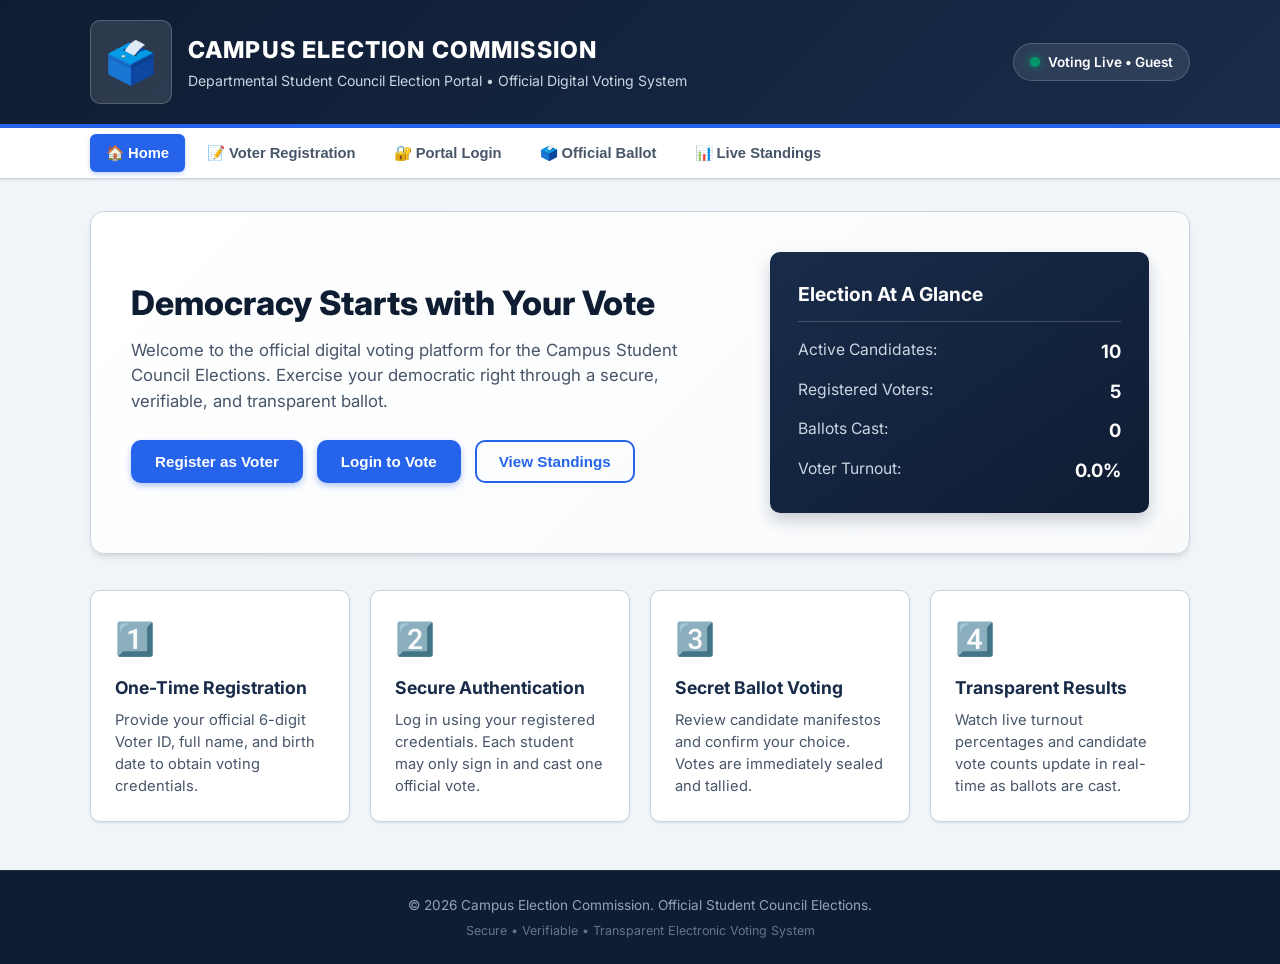
==== commit 6a0697eb: "Remove MySQL status badge and clean user-facing notifications" ====
--- a/web/index.html
+++ b/web/index.html
@@ -21,15 +21,9 @@
           <p class="portal-subtitle">Departmental Student Council Election Portal &bull; Official Digital Voting System</p>
         </div>
       </div>
-      <div style="display: flex; gap: 10px; align-items: center; flex-wrap: wrap;">
-        <div class="session-badge" id="dbStatusBadge" style="background: rgba(16, 185, 129, 0.12); border: 1px solid rgba(16, 185, 129, 0.4); color: #047857; font-weight: 600;">
-          <span class="status-indicator live" style="background-color: #10b981;"></span>
-          <span id="dbStatusText">MySQL Connected (voting_system)</span>
-        </div>
-        <div class="session-badge" id="sessionBadge">
-          <span class="status-indicator live"></span>
-          <span id="sessionStatusText">Voting Live &bull; Guest</span>
-        </div>
+      <div class="session-badge" id="sessionBadge">
+        <span class="status-indicator live"></span>
+        <span id="sessionStatusText">Voting Live &bull; Guest</span>
       </div>
     </div>
   </header>
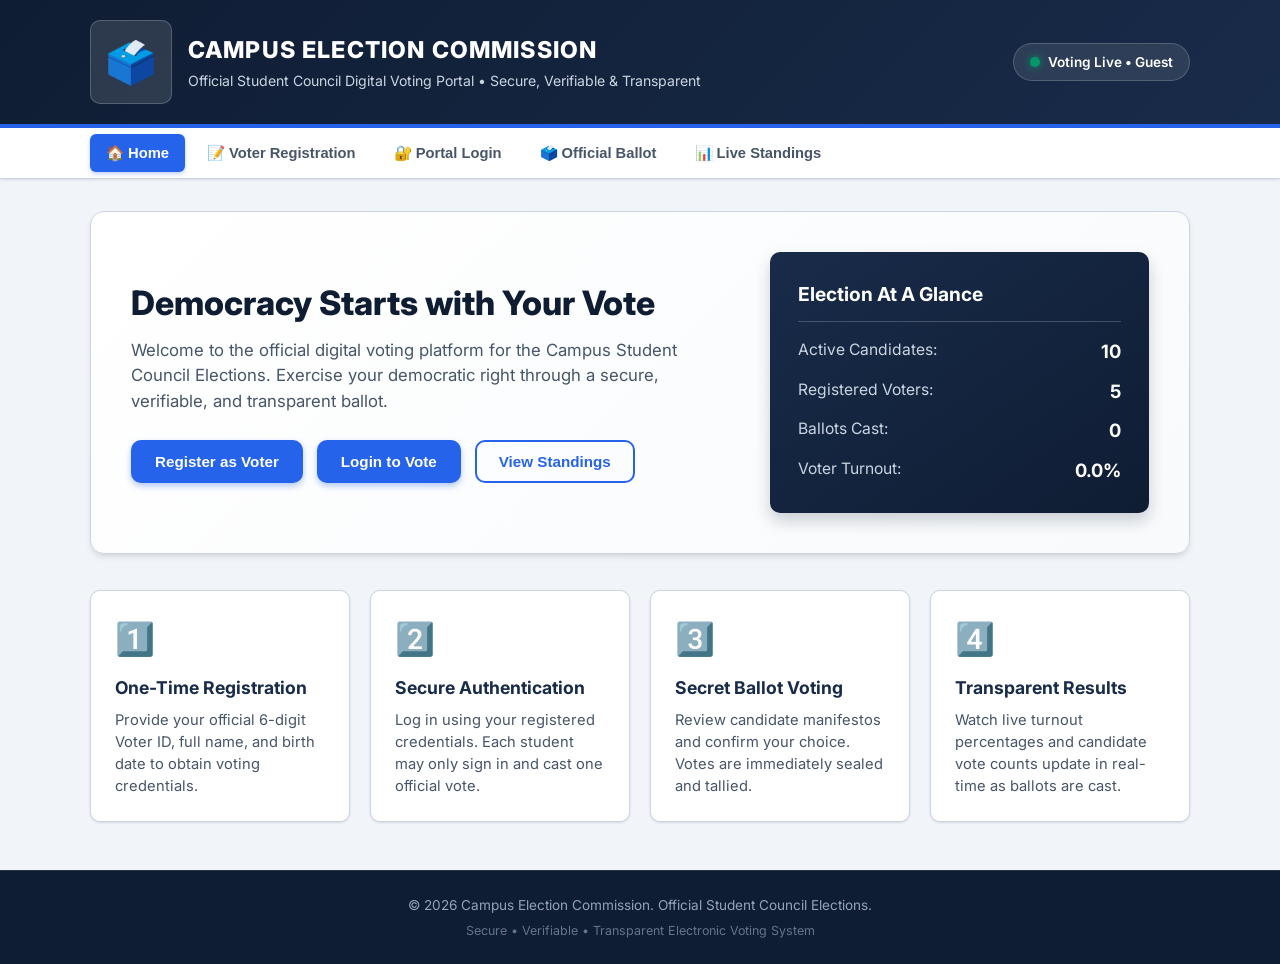
==== commit 44ca9d9d: "Enhance portal professionalism, UX wording, and security" ====
--- a/web/index.html
+++ b/web/index.html
@@ -4,8 +4,9 @@
   <meta charset="UTF-8" />
   <meta name="viewport" content="width=device-width, initial-scale=1.0" />
   <title>Campus Election Commission | Online Voting System</title>
+  <link rel="icon" href="data:image/svg+xml,<svg xmlns='http://www.w3.org/2000/svg' viewBox='0 0 100 100'><text y='.9em' font-size='90'>🗳️</text></svg>" />
   <link rel="stylesheet" href="style.css" />
-  <!-- Google Fonts for crisp human typography -->
+  <!-- Google Fonts -->
   <link rel="preconnect" href="https://fonts.googleapis.com" />
   <link rel="preconnect" href="https://fonts.gstatic.com" crossorigin />
   <link href="https://fonts.googleapis.com/css2?family=Inter:wght@400;500;600;700;800&display=swap" rel="stylesheet" />
@@ -18,7 +19,7 @@
         <div class="seal-icon">🗳️</div>
         <div>
           <h1 class="portal-title">CAMPUS ELECTION COMMISSION</h1>
-          <p class="portal-subtitle">Departmental Student Council Election Portal &bull; Official Digital Voting System</p>
+          <p class="portal-subtitle">Official Student Council Digital Voting Portal &bull; Secure, Verifiable &amp; Transparent</p>
         </div>
       </div>
       <div class="session-badge" id="sessionBadge">
@@ -117,7 +118,7 @@
           </div>
 
           <div class="form-group">
-            <label for="regVoterId">Voter ID (Strict 6 Digits) <span class="required">*</span></label>
+            <label for="regVoterId">Voter ID (6 Digits) <span class="required">*</span></label>
             <input 
               type="text" 
               id="regVoterId" 
@@ -128,13 +129,13 @@
               autocomplete="off"
               required 
             />
-            <small class="field-hint">Only numbers allowed (0-9). Exactly 6 digits. Alphabets and symbols are blocked.</small>
+            <small class="field-hint">Enter your unique 6-digit numeric Voter ID (e.g. 101001).</small>
           </div>
 
           <div class="form-group">
             <label for="regDob">Date of Birth <span class="required">*</span></label>
             <input type="date" id="regDob" name="dob" required />
-            <small class="field-hint">Select your birth date from the interactive calendar.</small>
+            <small class="field-hint">Select your date of birth.</small>
           </div>
 
           <div class="form-group">
@@ -185,7 +186,7 @@
               placeholder="Enter your 6-digit Voter ID" 
               required 
             />
-            <small class="field-hint" id="loginUserIdHint">Enter the 6-digit numeric ID generated during registration.</small>
+            <small class="field-hint" id="loginUserIdHint">Enter the 6-digit Voter ID you registered with.</small>
           </div>
 
           <div class="form-group">
@@ -278,7 +279,7 @@
           <h2>Election Commission Administration</h2>
           <p>Manage candidate nominations, inspect voter participation, and oversee election operations.</p>
         </div>
-        <div class="admin-badge">Officer Mode</div>
+        <div class="admin-badge">Administrator Access</div>
       </div>
 
       <div class="admin-grid">
@@ -308,7 +309,7 @@
           <h3>Electoral Registry Controls</h3>
           <p class="card-caption">Perform administrative maintenance on votes and candidate slates.</p>
           <div class="admin-actions">
-            <button class="btn-secondary btn-block" onclick="exportDataAsJSON()">📥 Export Complete Election Data (JSON)</button>
+            <button class="btn-secondary btn-block" onclick="exportDataAsJSON()">📥 Export Official Election Audit Log</button>
             <button class="btn-danger btn-block" onclick="resetElectionVotes()">⚠️ Reset All Ballot Tallies</button>
           </div>
           <div class="admin-notice">
@@ -320,7 +321,7 @@
       <!-- Voter Audit Table -->
       <div class="voter-audit-card">
         <h3>Voter Roster & Participation Audit</h3>
-        <p class="card-caption">Inspect voter registration status and whether a ballot has been cast. Admin can delete a voter account or reset an individual ballot.</p>
+        <p class="card-caption">Review registered student details and active participation status.</p>
         <div class="table-responsive">
           <table class="results-table">
             <thead>
@@ -342,7 +343,7 @@
       <!-- Cast Ballots Audit & Single Ballot Deletion Table -->
       <div class="voter-audit-card admin-subcard">
         <h3>Ballot Box Audit & Individual Ballot Deletion</h3>
-        <p class="card-caption">Inspect and manage individual ballots cast into the electronic ballot box. Admin can delete any single ballot, which decrements the candidate's vote count by 1 and re-enables voting for that voter.</p>
+        <p class="card-caption">Review cast ballots with recorded timestamps. Authorized officers can cancel a ballot to allow the student to vote again.</p>
         <div class="table-responsive">
           <table class="results-table">
             <thead>
--- a/web/style.css
+++ b/web/style.css
@@ -1,7 +1,6 @@
 /* ==========================================================================
    Campus Election Commission - Online Voting System Web Portal
    Theme: College Electoral Commission (Navy, Royal Blue, Emerald Green)
-   Author: MCA Academic Student Project (Phase 3)
    ========================================================================== */
 
 :root {
@@ -42,6 +41,10 @@
   padding: 0;
 }
 
+html {
+  scroll-behavior: smooth;
+}
+
 body {
   font-family: var(--font-family);
   background-color: var(--bg-slate);
@@ -123,6 +126,12 @@
   border-radius: 50%;
   background: var(--success-green);
   box-shadow: 0 0 8px var(--success-green);
+  animation: pulse-live 2s ease-in-out infinite;
+}
+
+@keyframes pulse-live {
+  0%, 100% { box-shadow: 0 0 4px var(--success-green); }
+  50% { box-shadow: 0 0 12px var(--success-green), 0 0 20px rgba(5, 150, 105, 0.3); }
 }
 
 /* --------------------------------------------------------------------------
@@ -1013,42 +1022,7 @@
   gap: 12px;
 }
 
-/* JSON Tabs & Body */
-.modal-tabs {
-  display: flex;
-  background: #f1f5f9;
-  border-bottom: 1px solid var(--border-color);
-  padding: 0 16px;
-  gap: 4px;
-  overflow-x: auto;
-}
-
-.tab-btn {
-  background: none;
-  border: none;
-  padding: 10px 16px;
-  font-size: 0.85rem;
-  font-weight: 600;
-  color: var(--text-muted);
-  cursor: pointer;
-  border-bottom: 2px solid transparent;
-}
-
-.tab-btn.active {
-  color: var(--accent-blue);
-  border-bottom-color: var(--accent-blue);
-  background: var(--surface-white);
-}
-
-.json-viewer-body {
-  max-height: 380px;
-  overflow-y: auto;
-  background: #0f172a;
-  color: #38bdf8;
-  font-family: "Consolas", "Monaco", "Courier New", monospace;
-  font-size: 0.88rem;
-  padding: 16px;
-}
+
 
 /* --------------------------------------------------------------------------
    User Voted Receipt & Card Highlight
